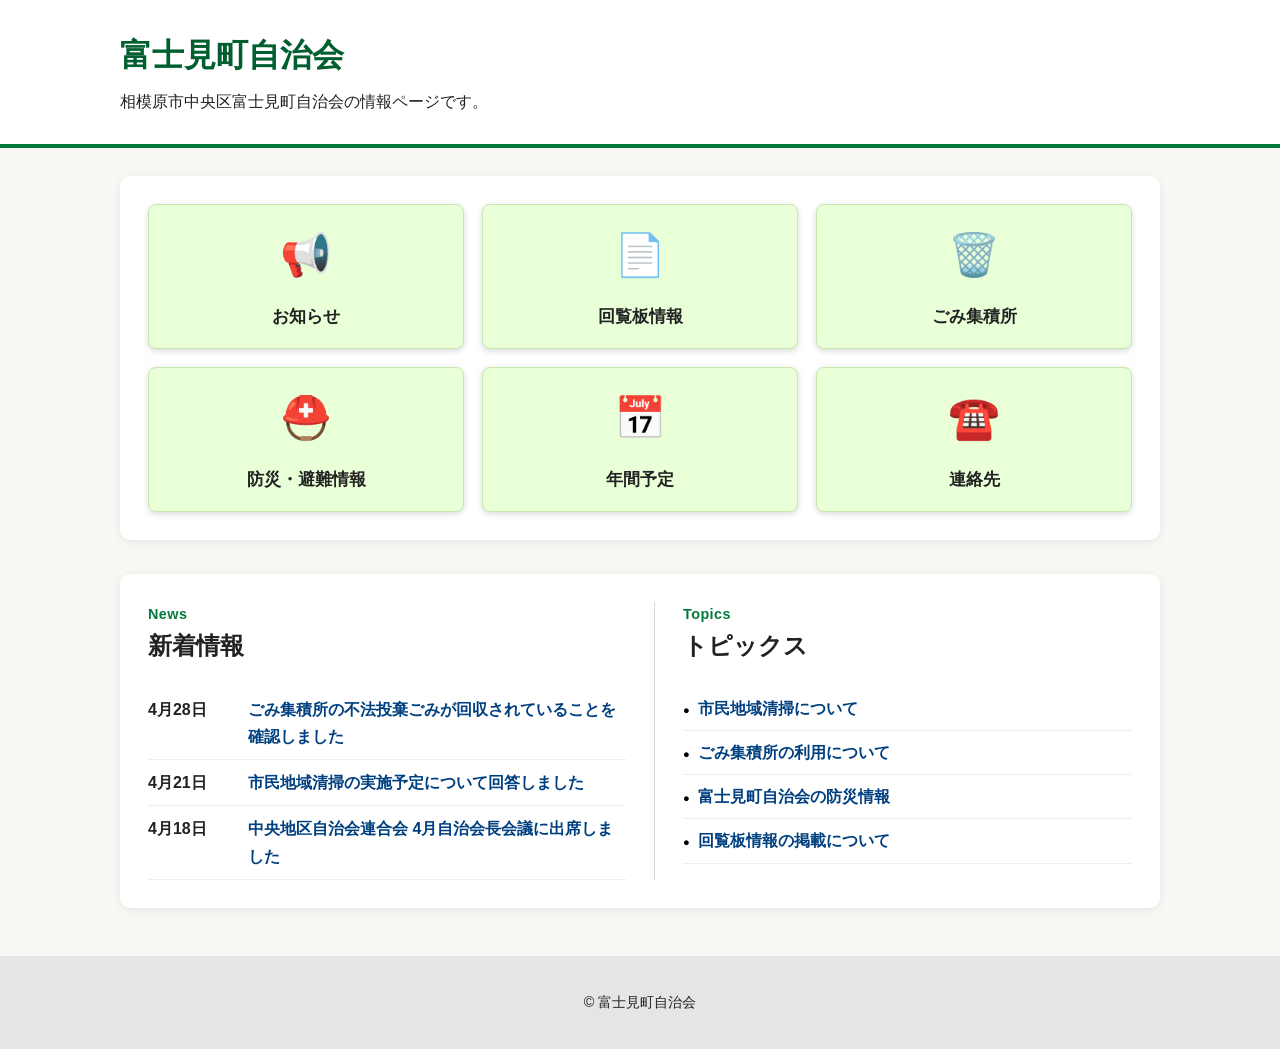
==== index.html @ c6e794f9 "Update index.html" ====
<!DOCTYPE html>
<html lang="ja">
<head>
  <meta charset="UTF-8">
  <meta name="viewport" content="width=device-width, initial-scale=1.0">
  <title>富士見町自治会</title>
  <link rel="stylesheet" href="style.css">
</head>
<body>

<header class="site-header">
  <div class="header-inner">
    <h1>富士見町自治会</h1>
    <p>相模原市中央区富士見町自治会の情報ページです。</p>
  </div>
</header>

<main>

  <section class="popular-section">

    <div class="card-grid">
      <a href="news.html" class="info-card">
        <div class="icon">📢</div>
        <span>お知らせ</span>
      </a>

      <a href="kairan.html" class="info-card">
        <div class="icon">📄</div>
        <span>回覧板情報</span>
      </a>

      <a href="gomi.html" class="info-card">
        <div class="icon">🗑️</div>
        <span>ごみ集積所</span>
      </a>

      <a href="bosai.html" class="info-card">
        <div class="icon">⛑️</div>
        <span>防災・避難情報</span>
      </a>

      <a href="schedule.html" class="info-card">
        <div class="icon">📅</div>
        <span>年間予定</span>
      </a>

      <a href="contact.html" class="info-card">
        <div class="icon">☎️</div>
        <span>連絡先</span>
      </a>
    </div>
  </section>

  <section class="news-area">
    <div class="news-box">
      <div class="section-title small">
        <span class="en">News</span>
        <h2>新着情報</h2>
      </div>

      <ul class="news-list">
        <li>
          <time datetime="2026-04-28">4月28日</time>
          <a href="#">ごみ集積所の不法投棄ごみが回収されていることを確認しました</a>
        </li>
        <li>
          <time datetime="2026-04-21">4月21日</time>
          <a href="#">市民地域清掃の実施予定について回答しました</a>
        </li>
        <li>
          <time datetime="2026-04-18">4月18日</time>
          <a href="#">中央地区自治会連合会 4月自治会長会議に出席しました</a>
        </li>
      </ul>
    </div>

    <div class="news-box">
      <div class="section-title small">
        <span class="en">Topics</span>
        <h2>トピックス</h2>
      </div>

      <ul class="topic-list">
        <li><a href="#">市民地域清掃について</a></li>
        <li><a href="#">ごみ集積所の利用について</a></li>
        <li><a href="#">富士見町自治会の防災情報</a></li>
        <li><a href="#">回覧板情報の掲載について</a></li>
      </ul>
    </div>
  </section>

</main>

<footer class="site-footer">
  <p>&copy; 富士見町自治会</p>
</footer>

</body>
</html>
---- style.css ----
:root {
  --green: #007a3d;
  --green-dark: #005f2f;
  --green-light: #e8ffd8;
  --border: #d6d6d6;
  --text: #222;
  --bg: #f7f7f3;
}

* {
  box-sizing: border-box;
}

body {
  margin: 0;
  font-family: "Yu Gothic", "Meiryo", sans-serif;
  color: var(--text);
  background: var(--bg);
  line-height: 1.7;
}

a {
  color: inherit;
  text-decoration: none;
}

.site-header {
  background: #ffffff;
  border-bottom: 4px solid var(--green);
}

.header-inner {
  max-width: 1080px;
  margin: 0 auto;
  padding: 28px 20px;
}

.site-header h1 {
  margin: 0;
  font-size: 2rem;
  color: var(--green-dark);
}

.site-header p {
  margin: 6px 0 0;
  font-size: 1rem;
}

main {
  max-width: 1080px;
  margin: 0 auto;
  padding: 28px 20px 48px;
}

.popular-section {
  background: #fff;
  padding: 28px;
  border-radius: 10px;
  box-shadow: 0 2px 8px rgba(0,0,0,0.08);
}

.section-title {
  margin-bottom: 20px;
}

.section-title .en {
  display: block;
  color: var(--green);
  font-size: 0.9rem;
  font-weight: bold;
  letter-spacing: 0.03em;
}

.section-title h2 {
  margin: 0;
  font-size: 1.7rem;
  font-weight: 700;
}

.section-title.small h2 {
  font-size: 1.5rem;
}

.card-grid {
  display: grid;
  grid-template-columns: repeat(3, 1fr);
  gap: 18px;
}

.info-card {
  min-height: 145px;
  background: var(--green-light);
  border: 1px solid #c6e8ae;
  border-radius: 8px;
  display: flex;
  flex-direction: column;
  align-items: center;
  justify-content: center;
  gap: 12px;
  box-shadow: 0 2px 6px rgba(0,0,0,0.15);
  transition: transform 0.15s ease, box-shadow 0.15s ease;
}

.info-card:hover {
  transform: translateY(-2px);
  box-shadow: 0 4px 10px rgba(0,0,0,0.2);
}

.info-card .icon {
  font-size: 2.6rem;
}

.info-card span {
  font-size: 1.05rem;
  font-weight: bold;
}

.news-area {
  display: grid;
  grid-template-columns: 1fr 1fr;
  gap: 28px;
  margin-top: 34px;
  background: #fff;
  padding: 28px;
  border-radius: 10px;
  box-shadow: 0 2px 8px rgba(0,0,0,0.08);
}

.news-box + .news-box {
  border-left: 1px solid var(--border);
  padding-left: 28px;
}

.news-list,
.topic-list {
  list-style: none;
  padding: 0;
  margin: 0;
}

.news-list li {
  display: grid;
  grid-template-columns: 5.5em 1fr;
  gap: 12px;
  padding: 9px 0;
  border-bottom: 1px solid #eee;
}

.news-list time {
  font-weight: bold;
  white-space: nowrap;
}

.news-list a,
.topic-list a {
  color: #004080;
  font-weight: bold;
}

.news-list a:hover,
.topic-list a:hover {
  text-decoration: underline;
}

.topic-list li {
  padding: 8px 0;
  border-bottom: 1px solid #eee;
}

.topic-list li::before {
  content: "●";
  color: #000;
  font-size: 0.7rem;
  margin-right: 8px;
}

.site-footer {
  background: #e5e5e5;
  text-align: center;
  padding: 20px;
  font-size: 0.9rem;
}

/* スマホ対応 */
@media (max-width: 760px) {
  .site-header h1 {
    font-size: 1.6rem;
  }

  main {
    padding: 18px 12px 36px;
  }

  .popular-section,
  .news-area {
    padding: 20px;
  }

  .card-grid {
    grid-template-columns: repeat(2, 1fr);
    gap: 14px;
  }

  .info-card {
    min-height: 120px;
  }

  .info-card .icon {
    font-size: 2.1rem;
  }

  .info-card span {
    font-size: 0.95rem;
  }

  .news-area {
    grid-template-columns: 1fr;
  }

  .news-box + .news-box {
    border-left: none;
    border-top: 1px solid var(--border);
    padding-left: 0;
    padding-top: 24px;
  }

  .news-list li {
    grid-template-columns: 1fr;
    gap: 2px;
  }
}

@media (max-width: 420px) {
  .card-grid {
    grid-template-columns: 1fr;
  }
}
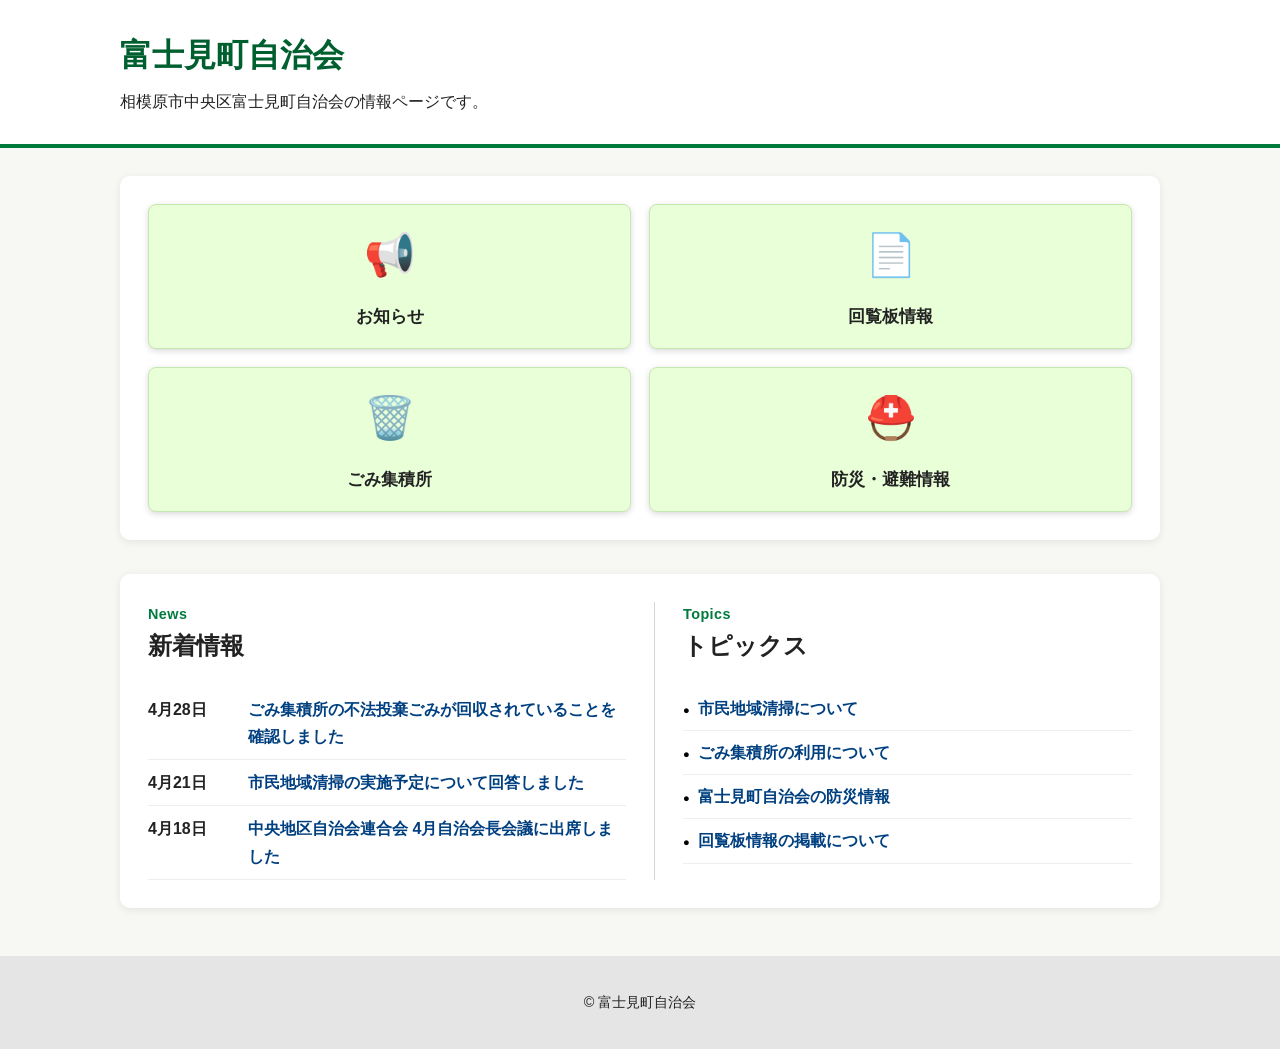
==== commit 99722b37: "Update index.html" ====
--- a/index.html
+++ b/index.html
@@ -40,15 +40,6 @@
         <span>防災・避難情報</span>
       </a>
 
-      <a href="schedule.html" class="info-card">
-        <div class="icon">📅</div>
-        <span>年間予定</span>
-      </a>
-
-      <a href="contact.html" class="info-card">
-        <div class="icon">☎️</div>
-        <span>連絡先</span>
-      </a>
     </div>
   </section>
 
--- a/style.css
+++ b/style.css
@@ -83,7 +83,7 @@
 
 .card-grid {
   display: grid;
-  grid-template-columns: repeat(3, 1fr);
+  grid-template-columns: repeat(2, 1fr);
   gap: 18px;
 }
 
@@ -235,3 +235,89 @@
     grid-template-columns: 1fr;
   }
 }
+
+.content-section {
+  background: #fff;
+  margin-top: 34px;
+  padding: 28px;
+  border-radius: 10px;
+  box-shadow: 0 2px 8px rgba(0,0,0,0.08);
+}
+
+.lead-text {
+  margin: 0 0 24px;
+  font-size: 1.05rem;
+}
+
+.kairan-list {
+  display: flex;
+  flex-direction: column;
+  gap: 18px;
+}
+
+.kairan-item {
+  display: grid;
+  grid-template-columns: 9em 1fr;
+  gap: 20px;
+  padding: 20px;
+  border: 1px solid #ddd;
+  border-left: 6px solid var(--green);
+  border-radius: 8px;
+  background: #fff;
+}
+
+.kairan-date {
+  font-weight: bold;
+  color: var(--green-dark);
+}
+
+.kairan-body h3 {
+  margin: 0 0 8px;
+  font-size: 1.25rem;
+}
+
+.kairan-body p {
+  margin: 0 0 14px;
+}
+
+.link-buttons {
+  display: flex;
+  flex-wrap: wrap;
+  gap: 10px;
+}
+
+.button-link {
+  display: inline-block;
+  padding: 8px 16px;
+  background: var(--green);
+  color: #fff;
+  border-radius: 6px;
+  font-weight: bold;
+}
+
+.button-link:hover {
+  background: var(--green-dark);
+  text-decoration: none;
+}
+
+.button-link.secondary {
+  background: #e6f4df;
+  color: var(--green-dark);
+  border: 1px solid #b8d8a8;
+}
+
+.button-link.secondary:hover {
+  background: #d8edcf;
+}
+
+@media (max-width: 760px) {
+  .kairan-item {
+    grid-template-columns: 1fr;
+    gap: 8px;
+  }
+
+  .button-link {
+    width: 100%;
+    text-align: center;
+  }
+}
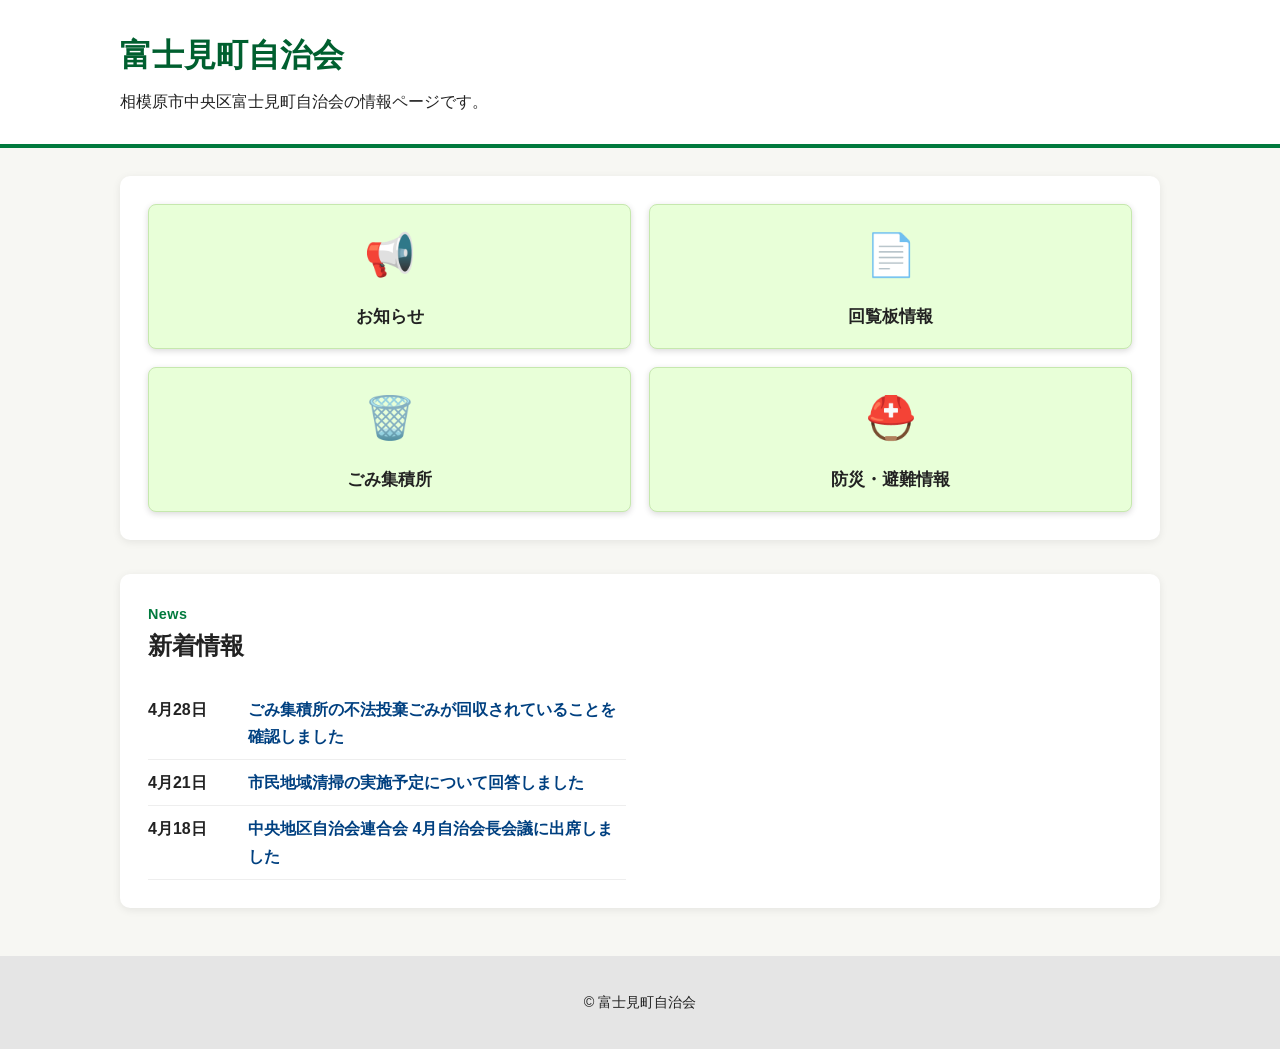
==== commit 6c6908b3: "Update index.html" ====
--- a/index.html
+++ b/index.html
@@ -66,19 +66,6 @@
       </ul>
     </div>
 
-    <div class="news-box">
-      <div class="section-title small">
-        <span class="en">Topics</span>
-        <h2>トピックス</h2>
-      </div>
-
-      <ul class="topic-list">
-        <li><a href="#">市民地域清掃について</a></li>
-        <li><a href="#">ごみ集積所の利用について</a></li>
-        <li><a href="#">富士見町自治会の防災情報</a></li>
-        <li><a href="#">回覧板情報の掲載について</a></li>
-      </ul>
-    </div>
   </section>
 
 </main>
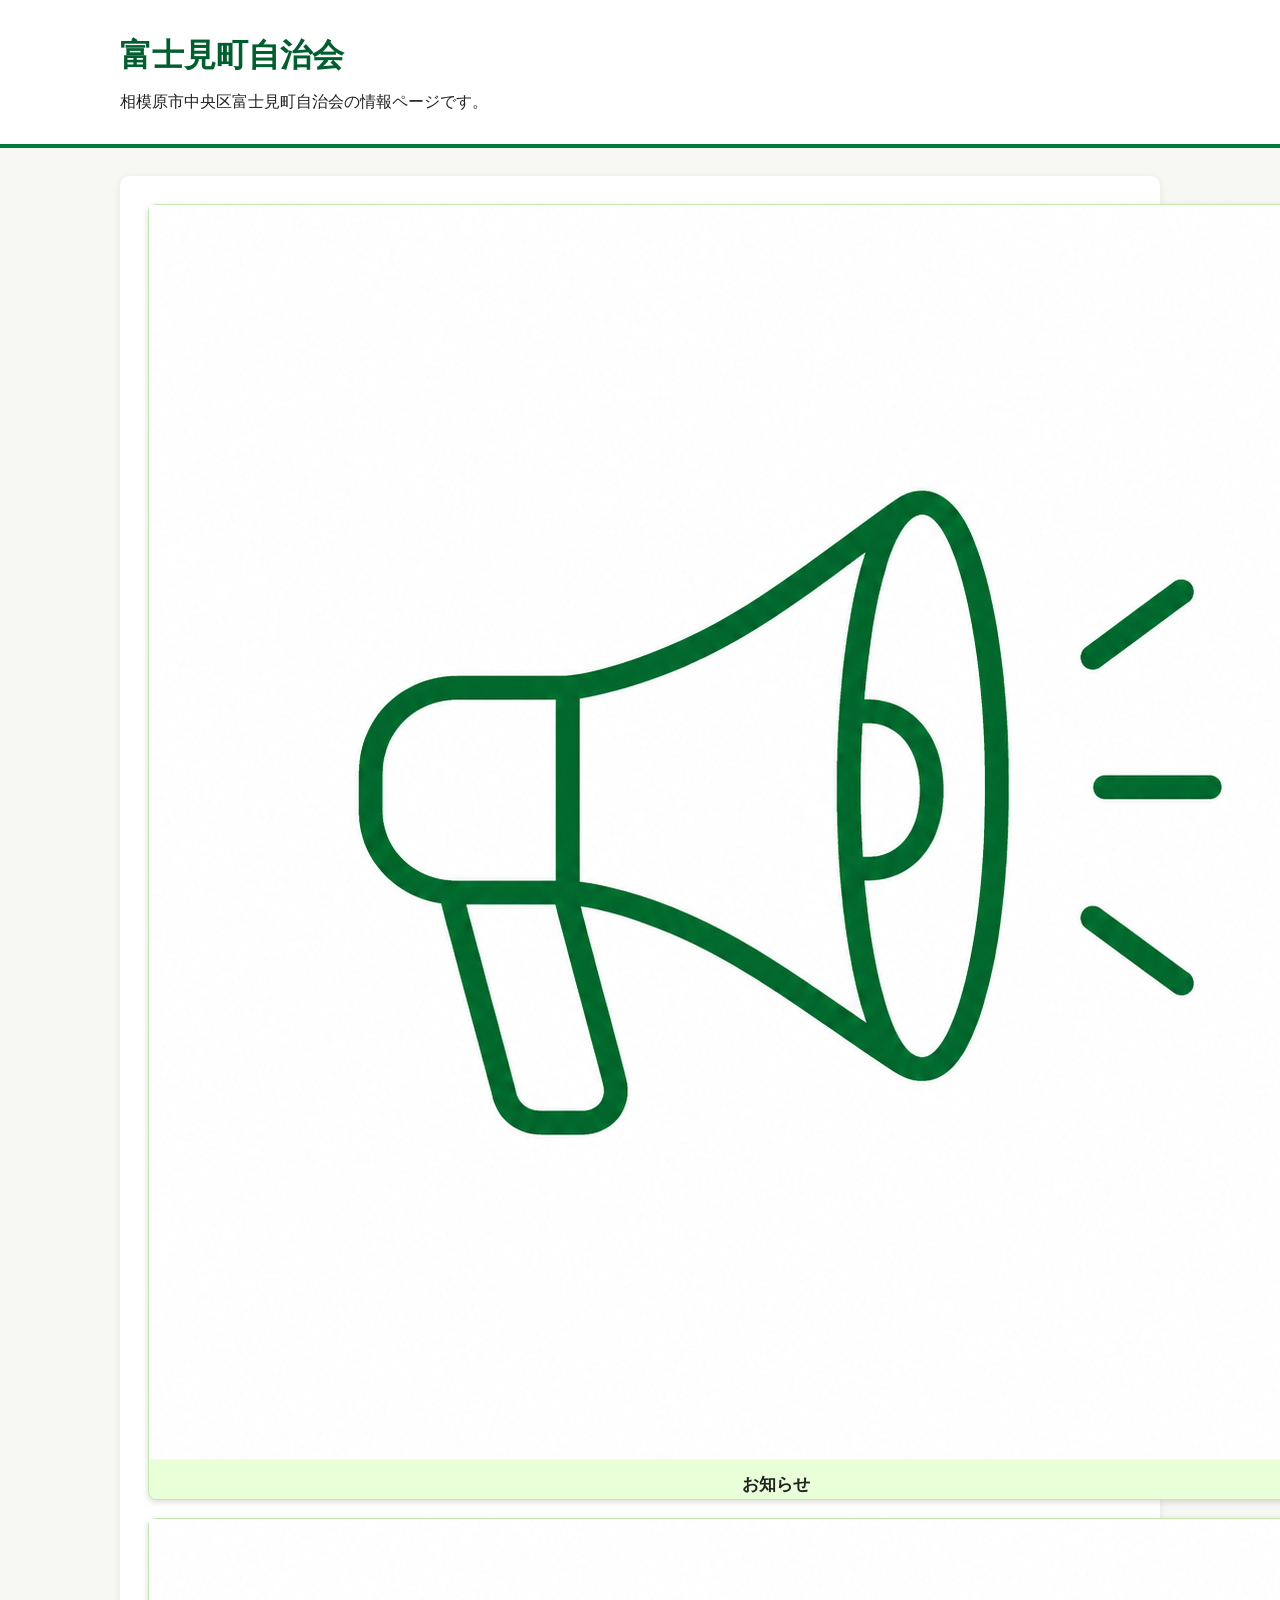
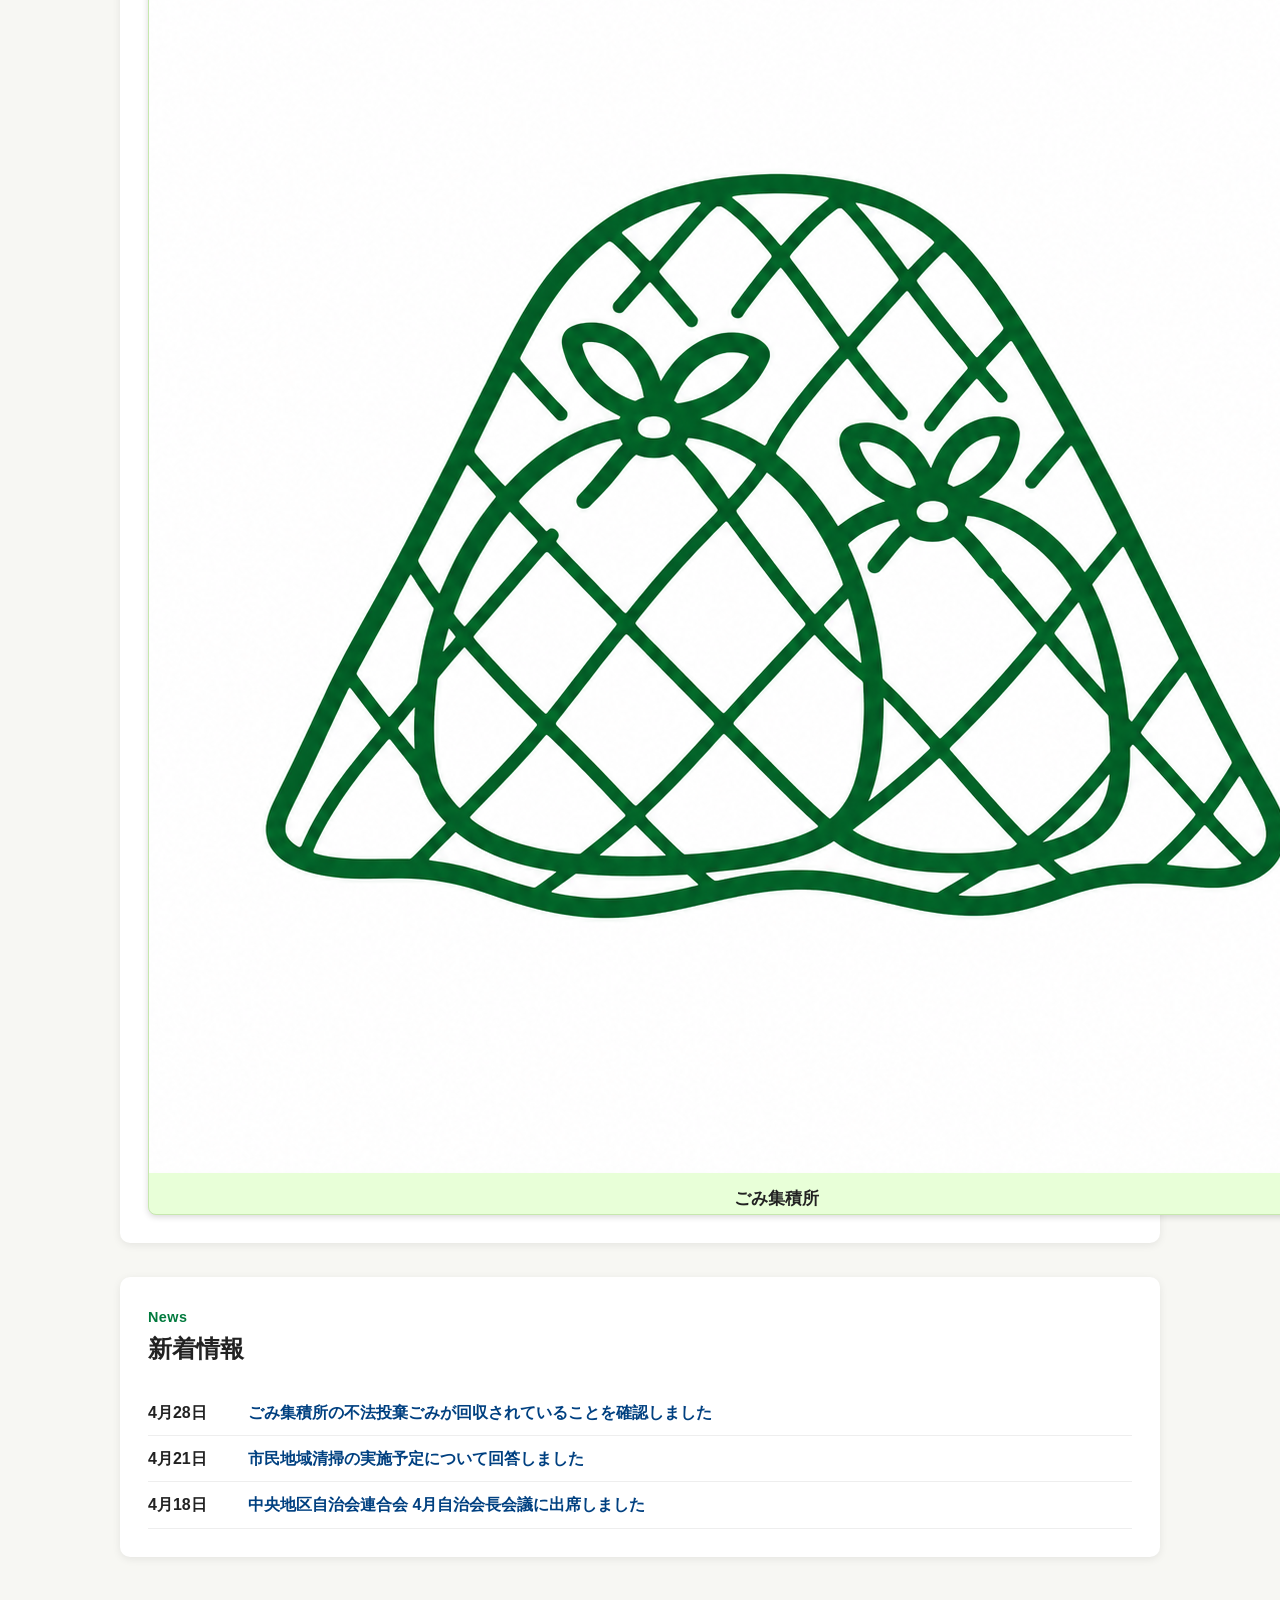
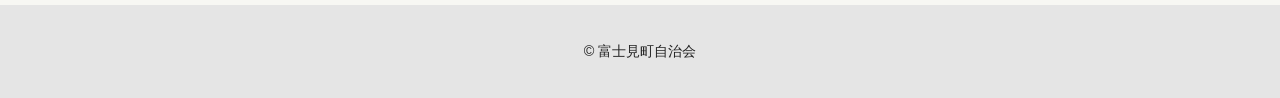
==== commit 04936d15: "Update index.html" ====
--- a/index.html
+++ b/index.html
@@ -20,25 +20,26 @@
   <section class="popular-section">
 
     <div class="card-grid">
-      <a href="news.html" class="info-card">
-        <div class="icon">📢</div>
-        <span>お知らせ</span>
-      </a>
+  <a href="news.html" class="info-card">
+    <img src="img/icon-news.png" alt="" class="info-icon">
+    <span>お知らせ</span>
+  </a>
 
-      <a href="kairan.html" class="info-card">
-        <div class="icon">📄</div>
-        <span>回覧板情報</span>
-      </a>
+  <a href="kairan.html" class="info-card">
+    <img src="img/icon-kairan.png" alt="" class="info-icon">
+    <span>回覧板情報</span>
+  </a>
 
-      <a href="gomi.html" class="info-card">
-        <div class="icon">🗑️</div>
-        <span>ごみ集積所</span>
-      </a>
+  <a href="gomi.html" class="info-card">
+    <img src="img/icon-gomi.png" alt="" class="info-icon">
+    <span>ごみ集積所</span>
+  </a>
 
-      <a href="bosai.html" class="info-card">
-        <div class="icon">⛑️</div>
-        <span>防災・避難情報</span>
-      </a>
+  <a href="bosai.html" class="info-card">
+    <img src="img/icon-bosai.png" alt="" class="info-icon">
+    <span>防災・避難情報</span>
+  </a>
+</div>
 
     </div>
   </section>
--- a/style.css
+++ b/style.css
@@ -116,9 +116,6 @@
 }
 
 .news-area {
-  display: grid;
-  grid-template-columns: 1fr 1fr;
-  gap: 28px;
   margin-top: 34px;
   background: #fff;
   padding: 28px;
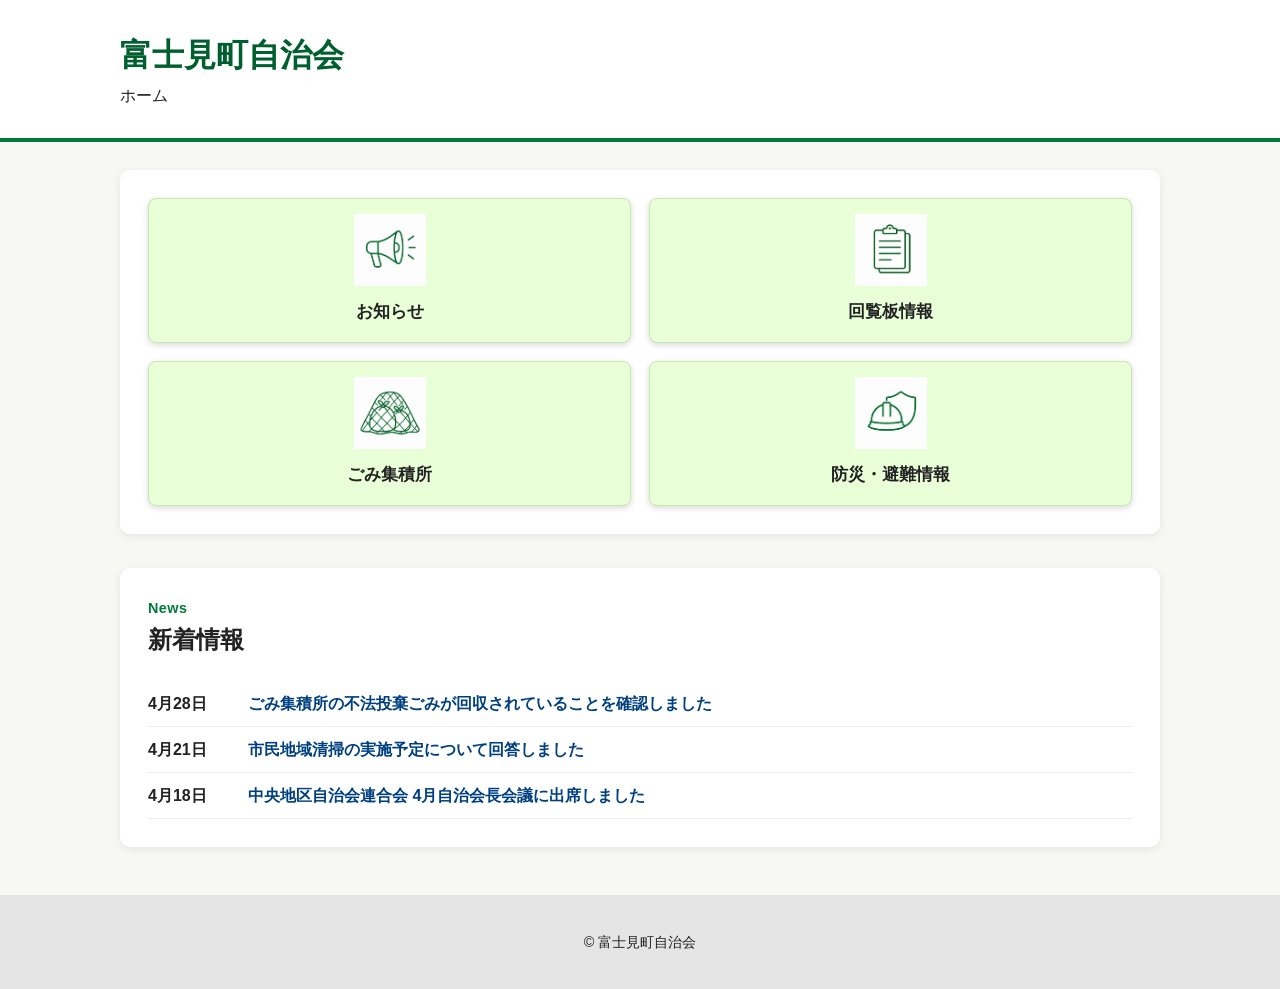
==== commit 7133e368: "Update index.html" ====
--- a/index.html
+++ b/index.html
@@ -11,7 +11,9 @@
 <header class="site-header">
   <div class="header-inner">
     <h1>富士見町自治会</h1>
-    <p>相模原市中央区富士見町自治会の情報ページです。</p>
+<nav class="breadcrumb" aria-label="現在位置">
+  <span>ホーム</span>
+</nav>
   </div>
 </header>
 
--- a/style.css
+++ b/style.css
@@ -105,9 +105,14 @@
   transform: translateY(-2px);
   box-shadow: 0 4px 10px rgba(0,0,0,0.2);
 }
-
-.info-card .icon {
-  font-size: 2.6rem;
+.info-card img,
+.info-icon {
+width: 72px;
+height: 72px;
+max-width: 72px;
+max-height: 72px;
+object-fit: contain;
+display: block;
 }
 
 .info-card span {
@@ -201,10 +206,13 @@
   .info-card {
     min-height: 120px;
   }
-
-  .info-card .icon {
-    font-size: 2.1rem;
-  }
+.info-card img,
+.info-icon {
+width: 64px;
+height: 64px;
+max-width: 64px;
+max-height: 64px;
+}
 
   .info-card span {
     font-size: 0.95rem;
@@ -308,13 +316,21 @@
 }
 
 @media (max-width: 760px) {
-  .kairan-item {
-    grid-template-columns: 1fr;
-    gap: 8px;
-  }
+  .info-icon {
+    width: 64px;
+    height: 64px;
+  }
+}
 
   .button-link {
     width: 100%;
     text-align: center;
   }
 }
+
+.info-icon {
+  width: 72px;
+  height: 72px;
+  object-fit: contain;
+  display: block;
+}
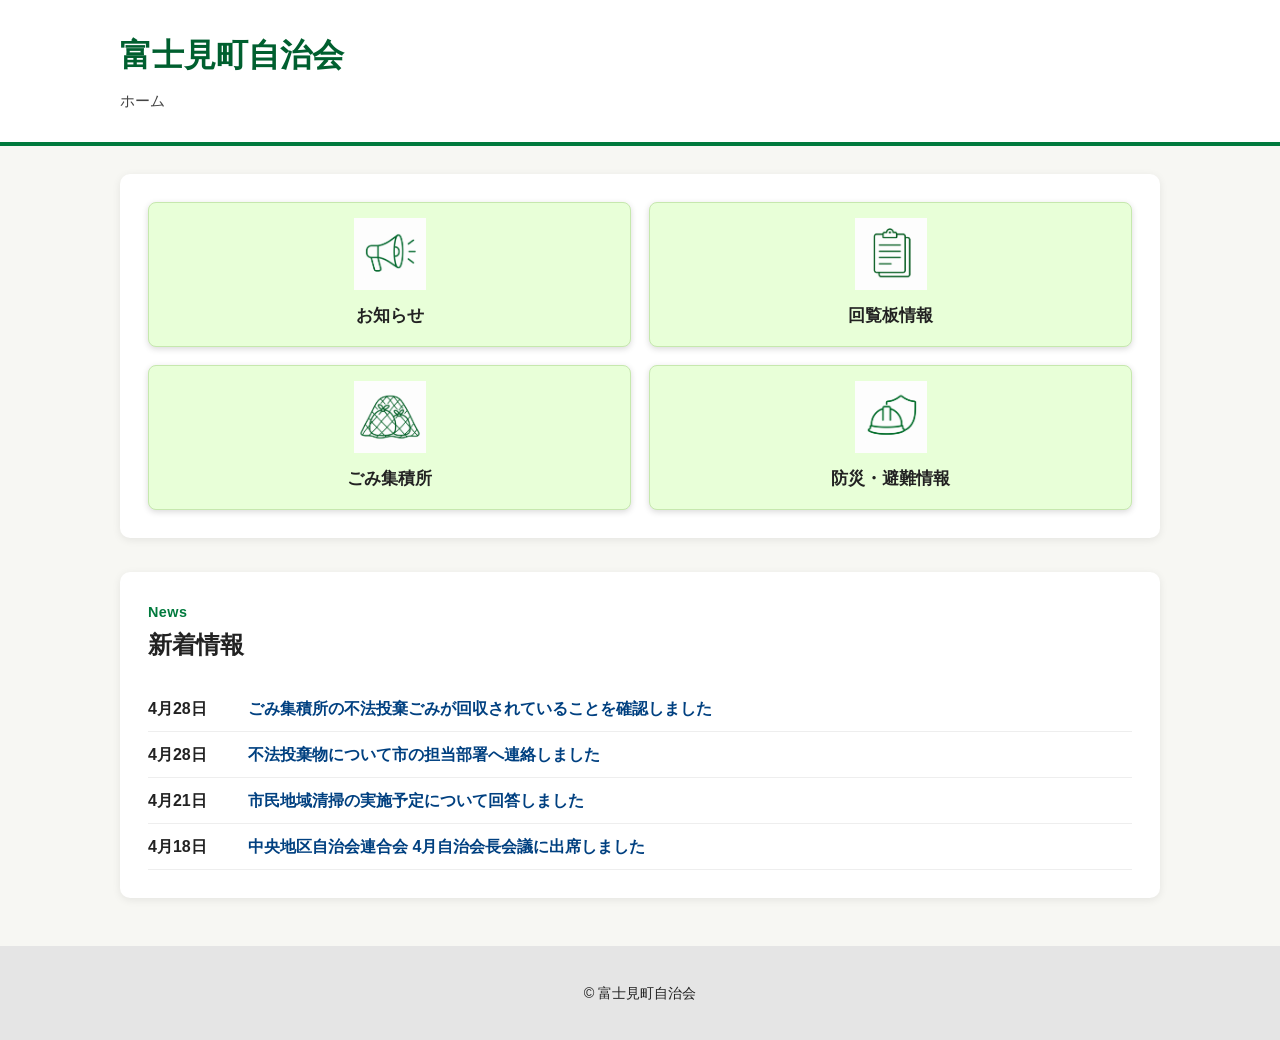
==== commit ed689752: "Update index.html" ====
--- a/index.html
+++ b/index.html
@@ -58,6 +58,10 @@
           <time datetime="2026-04-28">4月28日</time>
           <a href="#">ごみ集積所の不法投棄ごみが回収されていることを確認しました</a>
         </li>
+         <li>
+          <time datetime="2026-04-21">4月28日</time>
+          <a href="#">不法投棄物について市の担当部署へ連絡しました</a>
+        </li>
         <li>
           <time datetime="2026-04-21">4月21日</time>
           <a href="#">市民地域清掃の実施予定について回答しました</a>
--- a/style.css
+++ b/style.css
@@ -44,6 +44,28 @@
 .site-header p {
   margin: 6px 0 0;
   font-size: 1rem;
+}
+
+.breadcrumb {
+  margin-top: 6px;
+  font-size: 0.95rem;
+  color: #444;
+}
+
+.breadcrumb a {
+  color: var(--green-dark);
+  font-weight: bold;
+  text-decoration: underline;
+  text-underline-offset: 3px;
+}
+
+.breadcrumb a:hover {
+  color: var(--green);
+}
+
+.breadcrumb .separator {
+  margin: 0 8px;
+  color: #777;
 }
 
 main {
@@ -185,6 +207,19 @@
 
 /* スマホ対応 */
 @media (max-width: 760px) {
+  .sub-page main {
+    display: flex;
+    flex-direction: column;
+  }
+
+  .sub-page .content-section {
+    order: 1;
+  }
+
+  .sub-page .popular-section {
+    order: 2;
+    margin-top: 24px;
+  }
   .site-header h1 {
     font-size: 1.6rem;
   }
@@ -334,3 +369,53 @@
   object-fit: contain;
   display: block;
 }
+
+.notice-list {
+  display: flex;
+  flex-direction: column;
+  gap: 16px;
+}
+
+.notice-item {
+  display: grid;
+  grid-template-columns: 10em 1fr;
+  column-gap: 20px;
+  row-gap: 4px;
+  padding: 20px;
+  border: 1px solid #ddd;
+  border-left: 6px solid var(--green);
+  border-radius: 8px;
+  background: #fff;
+}
+
+.notice-item time {
+  font-weight: bold;
+  color: var(--green-dark);
+  line-height: 1.4;
+}
+
+.notice-body h3 {
+  margin: 0 0 4px;
+  font-size: 1.2rem;
+  line-height: 1.4;
+}
+
+.notice-body p {
+  margin: 0;
+}
+
+@media (max-width: 760px) {
+  .notice-item {
+    grid-template-columns: 1fr;
+    row-gap: 2px;
+  }
+}
+
+.notice-image {
+  display: block;
+  width: min(100%, 480px);
+  height: auto;
+  margin-top: 12px;
+  border-radius: 8px;
+  border: 1px solid #ddd;
+}
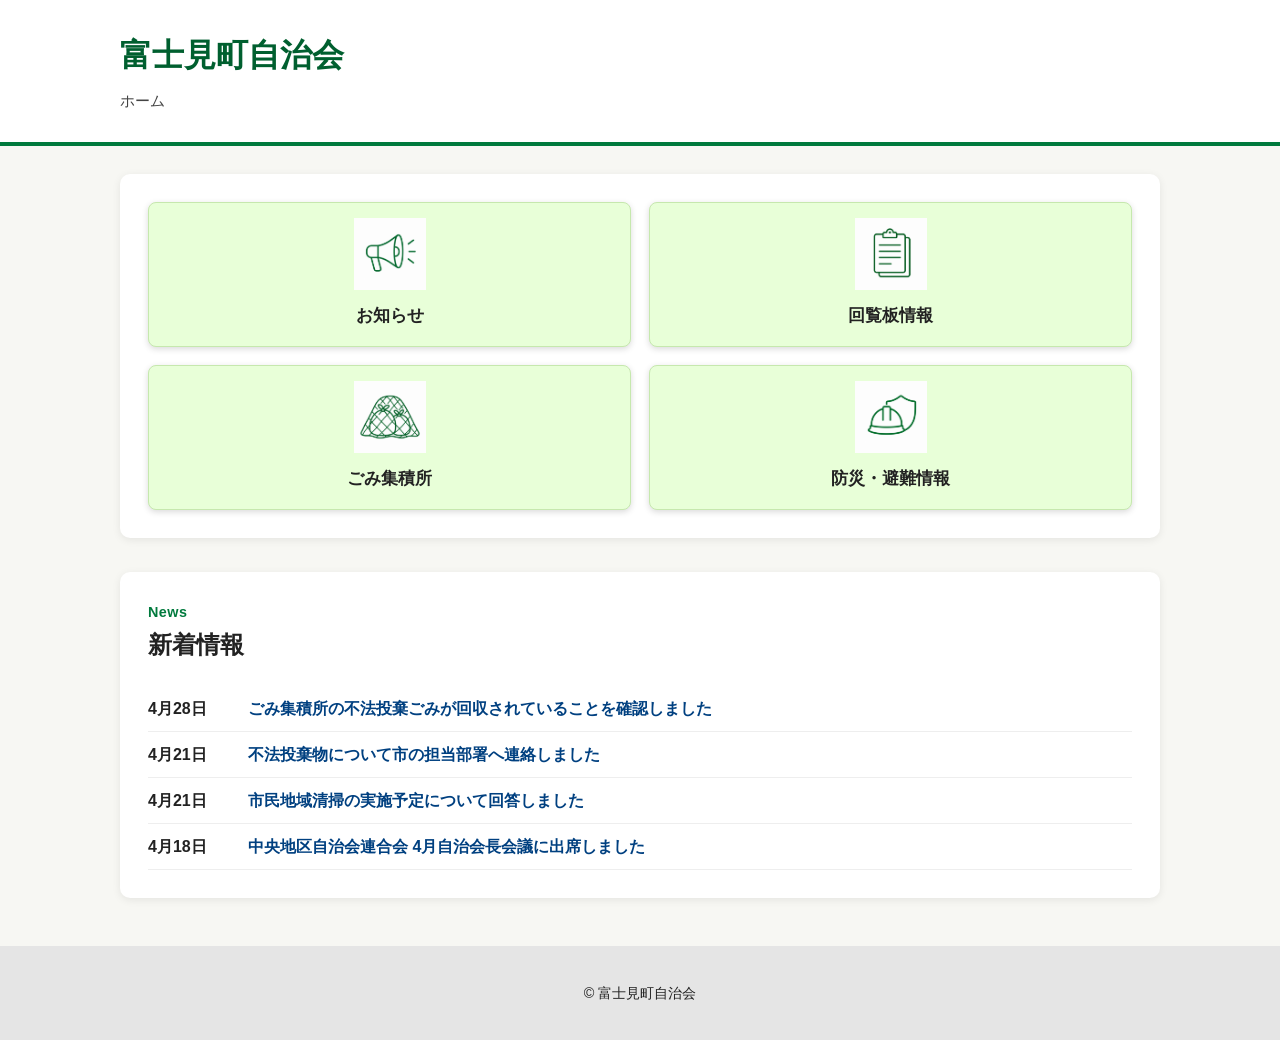
==== commit 8666ed3d: "Update index.html" ====
--- a/index.html
+++ b/index.html
@@ -59,7 +59,7 @@
           <a href="#">ごみ集積所の不法投棄ごみが回収されていることを確認しました</a>
         </li>
          <li>
-          <time datetime="2026-04-21">4月28日</time>
+          <time datetime="2026-04-21">4月21日</time>
           <a href="#">不法投棄物について市の担当部署へ連絡しました</a>
         </li>
         <li>
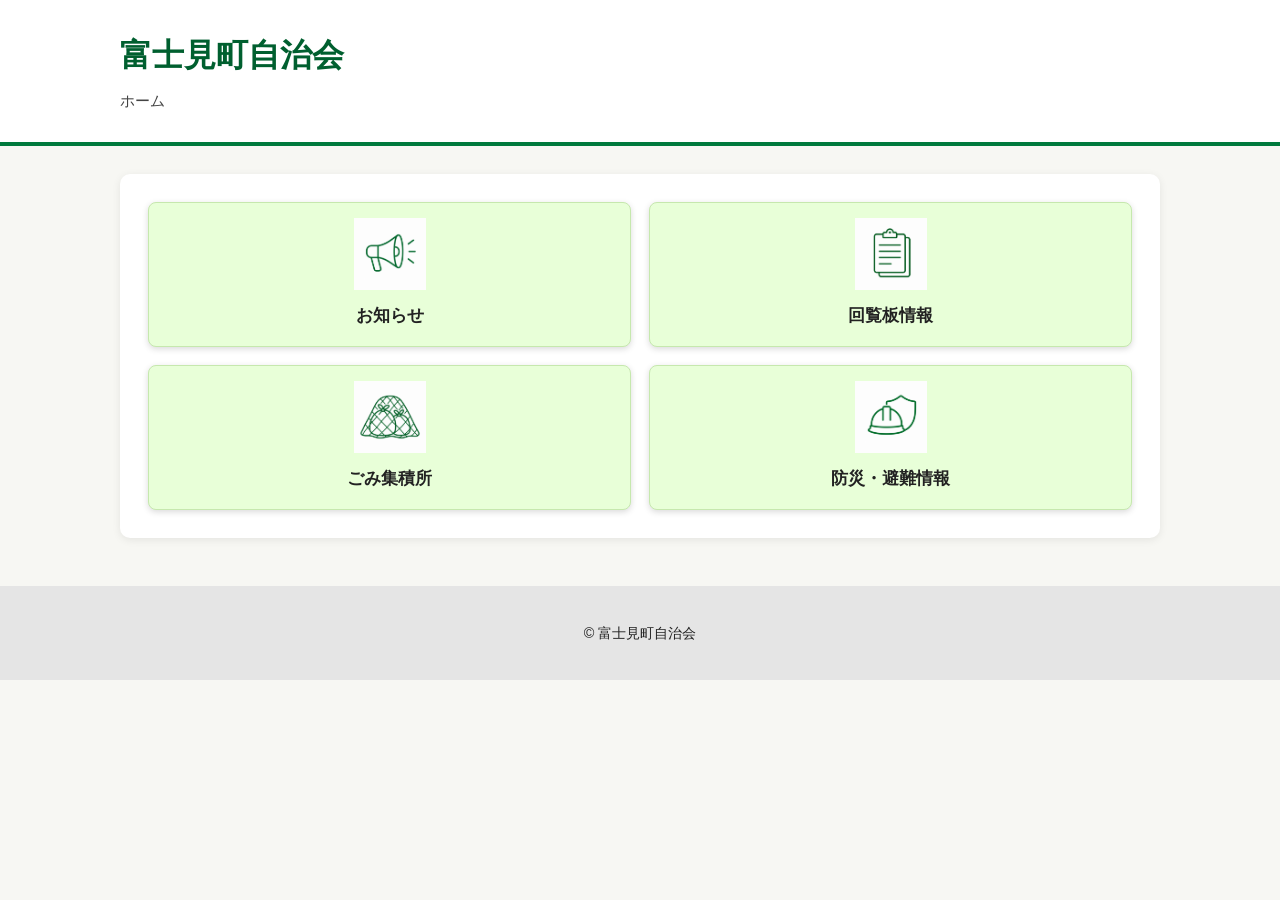
==== commit 4c7e9783: "Update index.html" ====
--- a/index.html
+++ b/index.html
@@ -46,34 +46,7 @@
     </div>
   </section>
 
-  <section class="news-area">
-    <div class="news-box">
-      <div class="section-title small">
-        <span class="en">News</span>
-        <h2>新着情報</h2>
-      </div>
-
-      <ul class="news-list">
-        <li>
-          <time datetime="2026-04-28">4月28日</time>
-          <a href="#">ごみ集積所の不法投棄ごみが回収されていることを確認しました</a>
-        </li>
-         <li>
-          <time datetime="2026-04-21">4月21日</time>
-          <a href="#">不法投棄物について市の担当部署へ連絡しました</a>
-        </li>
-        <li>
-          <time datetime="2026-04-21">4月21日</time>
-          <a href="#">市民地域清掃の実施予定について回答しました</a>
-        </li>
-        <li>
-          <time datetime="2026-04-18">4月18日</time>
-          <a href="#">中央地区自治会連合会 4月自治会長会議に出席しました</a>
-        </li>
-      </ul>
-    </div>
-
-  </section>
+ 
 
 </main>
 
